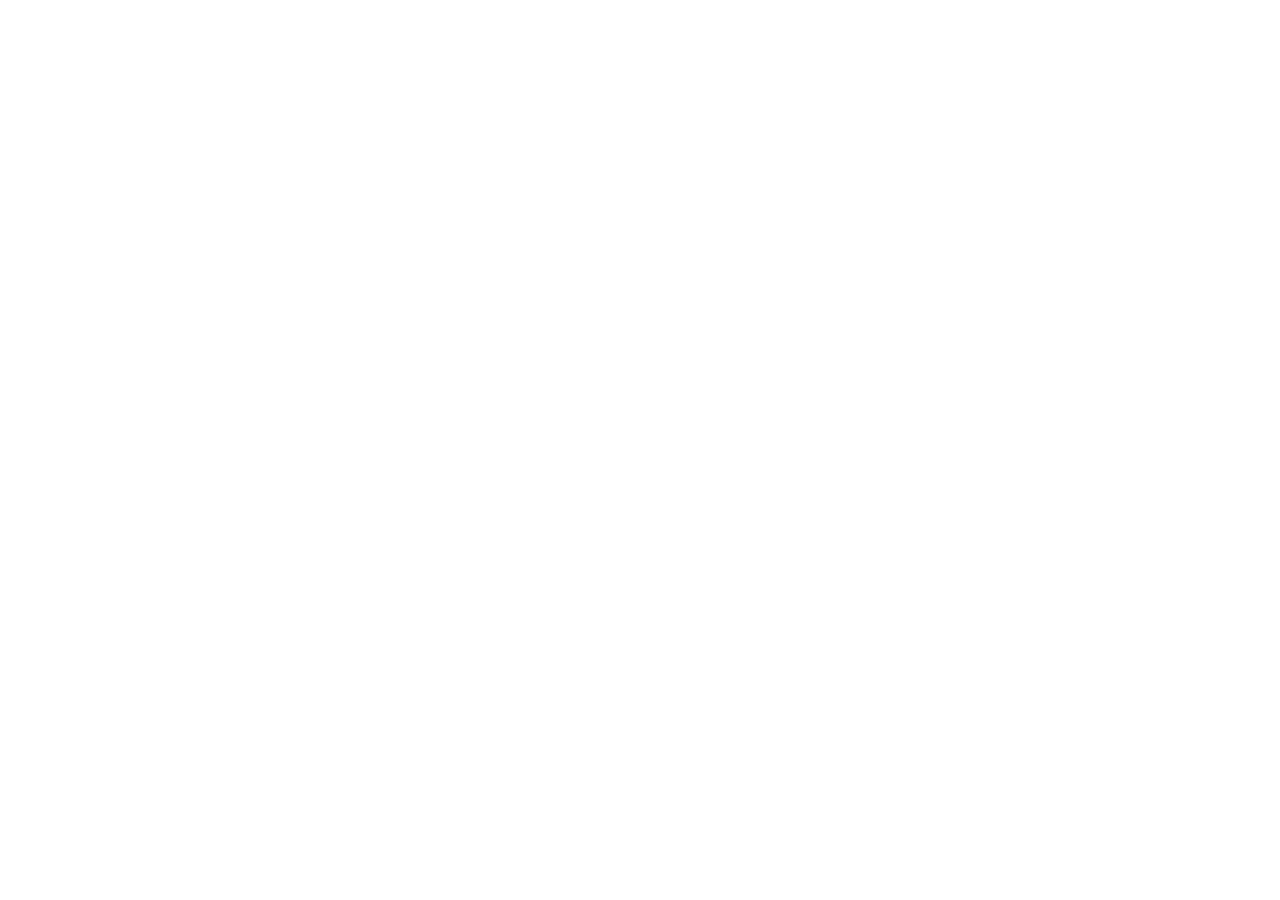
==== index.html @ 746c5b10 "init setupt" ====
<!DOCTYPE html>
<html lang="en">
<head>
    <meta charset="UTF-8">
    <meta name="viewport" content="width=device-width, initial-scale=1.0">
    <title>Document</title>
    <link href="https://cdn.jsdelivr.net/npm/bootstrap@5.3.8/dist/css/bootstrap.min.css" rel="stylesheet" integrity="sha384-sRIl4kxILFvY47J16cr9ZwB07vP4J8+LH7qKQnuqkuIAvNWLzeN8tE5YBujZqJLB" crossorigin="anonymous">
</head>
<body>
    
</body>
</html>
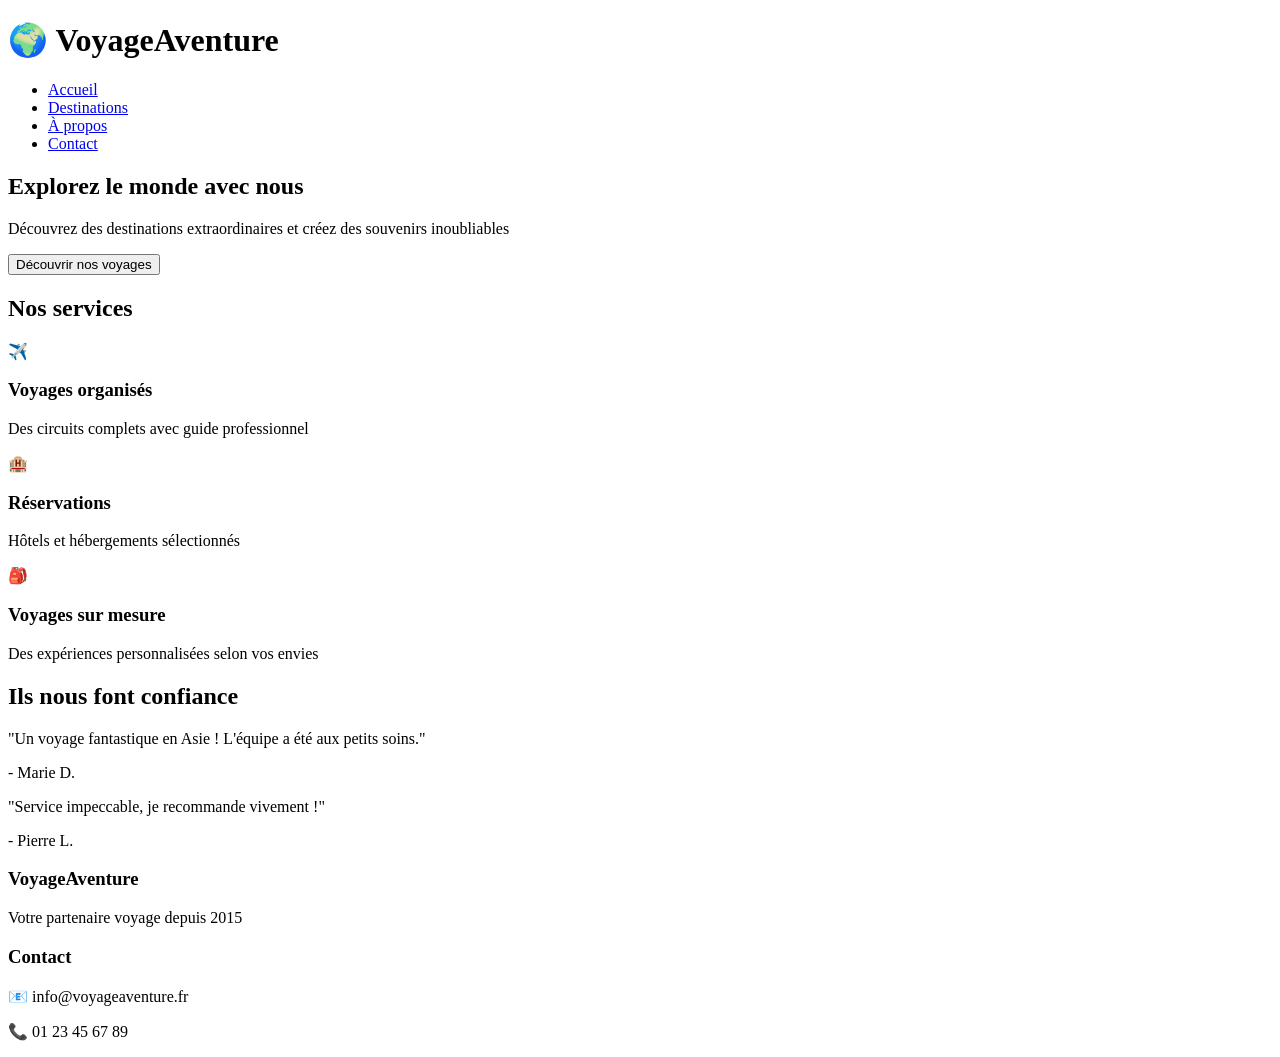
==== commit c170d128: "ajout des fichiers a modif" ====
--- a/index.html
+++ b/index.html
@@ -1,12 +1,93 @@
 <!DOCTYPE html>
-<html lang="en">
+<html lang="fr">
+
 <head>
     <meta charset="UTF-8">
     <meta name="viewport" content="width=device-width, initial-scale=1.0">
-    <title>Document</title>
-    <link href="https://cdn.jsdelivr.net/npm/bootstrap@5.3.8/dist/css/bootstrap.min.css" rel="stylesheet" integrity="sha384-sRIl4kxILFvY47J16cr9ZwB07vP4J8+LH7qKQnuqkuIAvNWLzeN8tE5YBujZqJLB" crossorigin="anonymous">
+    <title>VoyageAventure - Accueil</title>
+    <link rel="stylesheet" href="css/styles.css">
 </head>
+
 <body>
-    
+    <header class="site-header">
+        <div class="container">
+            <h1 class="logo">🌍 VoyageAventure</h1>
+            <nav class="main-nav">
+                <ul class="nav-list">
+                    <li><a href="index.html" class="nav-link active">Accueil</a></li>
+                    <li><a href="destinations.html" class="nav-link">Destinations</a></li>
+                    <li><a href="apropos.html" class="nav-link">À propos</a></li>
+                    <li><a href="contact.html" class="nav-link">Contact</a></li>
+                </ul>
+            </nav>
+        </div>
+    </header>
+
+    <section class="hero">
+        <div class="container">
+            <div class="hero-content">
+                <h2 class="hero-title">Explorez le monde avec nous</h2>
+                <p class="hero-subtitle">Découvrez des destinations extraordinaires et créez des souvenirs inoubliables
+                </p>
+                <button class="cta-button">Découvrir nos voyages</button>
+            </div>
+        </div>
+    </section>
+
+    <section class="services">
+        <div class="container">
+            <h2 class="section-title">Nos services</h2>
+            <div class="services-grid">
+                <div class="service-card">
+                    <div class="service-icon">✈️</div>
+                    <h3 class="service-title">Voyages organisés</h3>
+                    <p class="service-description">Des circuits complets avec guide professionnel</p>
+                </div>
+                <div class="service-card">
+                    <div class="service-icon">🏨</div>
+                    <h3 class="service-title">Réservations</h3>
+                    <p class="service-description">Hôtels et hébergements sélectionnés</p>
+                </div>
+                <div class="service-card">
+                    <div class="service-icon">🎒</div>
+                    <h3 class="service-title">Voyages sur mesure</h3>
+                    <p class="service-description">Des expériences personnalisées selon vos envies</p>
+                </div>
+            </div>
+        </div>
+    </section>
+
+    <section class="testimonials">
+        <div class="container">
+            <h2 class="section-title">Ils nous font confiance</h2>
+            <div class="testimonials-grid">
+                <div class="testimonial-card">
+                    <p class="testimonial-text">"Un voyage fantastique en Asie ! L'équipe a été aux petits soins."</p>
+                    <p class="testimonial-author">- Marie D.</p>
+                </div>
+                <div class="testimonial-card">
+                    <p class="testimonial-text">"Service impeccable, je recommande vivement !"</p>
+                    <p class="testimonial-author">- Pierre L.</p>
+                </div>
+            </div>
+        </div>
+    </section>
+
+    <footer class="site-footer">
+        <div class="container">
+            <div class="footer-content">
+                <div class="footer-section">
+                    <h3>VoyageAventure</h3>
+                    <p>Votre partenaire voyage depuis 2015</p>
+                </div>
+                <div class="footer-section">
+                    <h3>Contact</h3>
+                    <p>📧 info@voyageaventure.fr</p>
+                    <p>📞 01 23 45 67 89</p>
+                </div>
+            </div>
+        </div>
+    </footer>
 </body>
+
 </html>
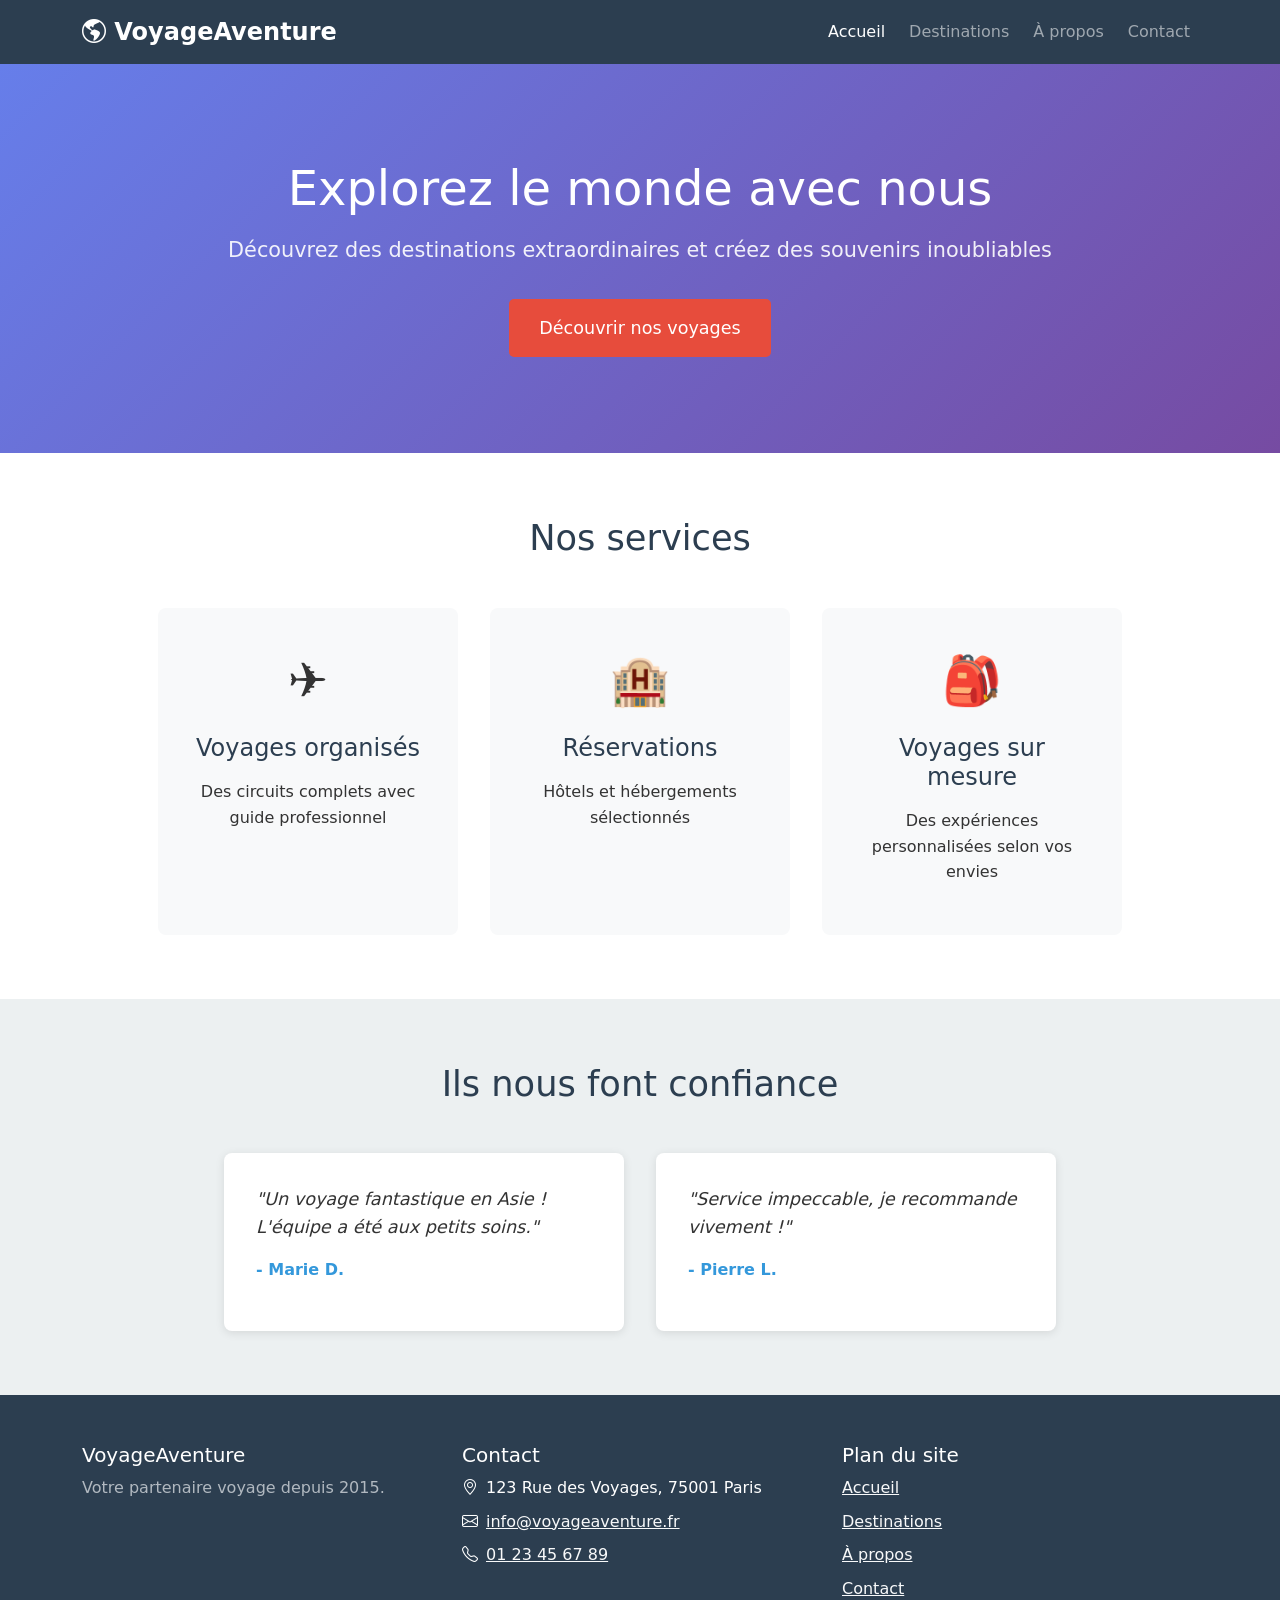
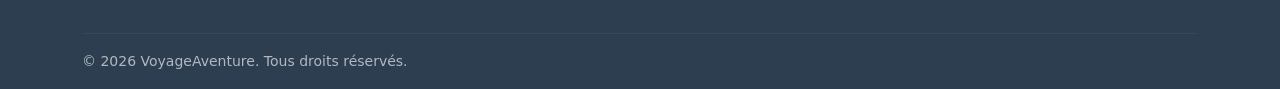
==== commit 22684ca4: "organisitation du dossier" ====
--- a/index.html
+++ b/index.html
@@ -5,28 +5,61 @@
     <meta charset="UTF-8">
     <meta name="viewport" content="width=device-width, initial-scale=1.0">
     <title>VoyageAventure - Accueil</title>
-    <link rel="stylesheet" href="css/styles.css">
+    <meta name="description" content="VoyageAventure, agence de voyages depuis 2015 : circuits organisés, réservations d'hôtels et voyages sur mesure en Europe, Asie, Amérique et Afrique.">
+
+    <!-- Open Graph : aperçu lors d'un partage sur les réseaux sociaux -->
+    <meta property="og:type" content="website">
+    <meta property="og:locale" content="fr_FR">
+    <meta property="og:site_name" content="VoyageAventure">
+    <meta property="og:title" content="VoyageAventure - Accueil">
+    <meta property="og:description" content="VoyageAventure, agence de voyages depuis 2015 : circuits organisés, réservations d'hôtels et voyages sur mesure en Europe, Asie, Amérique et Afrique.">
+
+    <link rel="icon" href="img/favicon.svg" type="image/svg+xml">
+
+    <!-- Bootstrap 5.3 et Bootstrap Icons (CDN) -->
+    <link rel="stylesheet" href="https://cdn.jsdelivr.net/npm/bootstrap@5.3.8/dist/css/bootstrap.min.css"
+        integrity="sha384-sRIl4kxILFvY47J16cr9ZwB07vP4J8+LH7qKQnuqkuIAvNWLzeN8tE5YBujZqJLB" crossorigin="anonymous">
+    <link rel="stylesheet" href="https://cdn.jsdelivr.net/npm/bootstrap-icons@1.13.1/font/bootstrap-icons.min.css"
+        integrity="sha384-CK2SzKma4jA5H/MXDUU7i1TqZlCFaD4T01vtyDFvPlD97JQyS+IsSh1nI2EFbpyk" crossorigin="anonymous">
+
+    <!-- Styles du site : chargés après Bootstrap pour pouvoir le personnaliser -->
+    <link rel="stylesheet" href="css/style.css">
 </head>
 
 <body>
-    <header class="site-header">
-        <div class="container">
-            <h1 class="logo">🌍 VoyageAventure</h1>
-            <nav class="main-nav">
-                <ul class="nav-list">
-                    <li><a href="index.html" class="nav-link active">Accueil</a></li>
-                    <li><a href="destinations.html" class="nav-link">Destinations</a></li>
-                    <li><a href="apropos.html" class="nav-link">À propos</a></li>
-                    <li><a href="contact.html" class="nav-link">Contact</a></li>
-                </ul>
-            </nav>
-        </div>
+    <!-- Lien d'évitement : visible uniquement à la navigation clavier -->
+    <a class="visually-hidden-focusable lien-evitement" href="#contenu">Aller au contenu</a>
+
+    <!-- En-tête : navigation principale (menu burger sous 992px) -->
+    <header class="sticky-top">
+        <nav class="navbar navbar-expand-lg bg-dark" data-bs-theme="dark" aria-label="Navigation principale">
+            <div class="container">
+                <a class="navbar-brand fw-bold fs-4" href="index.html">
+                    <i class="bi bi-globe-americas" aria-hidden="true"></i> VoyageAventure
+                </a>
+                <button class="navbar-toggler" type="button" data-bs-toggle="collapse" data-bs-target="#menu-principal"
+                    aria-controls="menu-principal" aria-expanded="false" aria-label="Afficher le menu">
+                    <span class="navbar-toggler-icon"></span>
+                </button>
+                <div class="collapse navbar-collapse" id="menu-principal">
+                    <ul class="navbar-nav ms-auto gap-lg-2">
+                        <li class="nav-item"><a class="nav-link active" aria-current="page" href="index.html">Accueil</a></li>
+                        <li class="nav-item"><a class="nav-link" href="destinations.html">Destinations</a></li>
+                        <li class="nav-item"><a class="nav-link" href="apropos.html">À propos</a></li>
+                        <li class="nav-item"><a class="nav-link" href="contact.html">Contact</a></li>
+                    </ul>
+                </div>
+            </div>
+        </nav>
     </header>
+
+    <!-- Contenu principal -->
+    <main id="contenu">
 
     <section class="hero">
         <div class="container">
             <div class="hero-content">
-                <h2 class="hero-title">Explorez le monde avec nous</h2>
+                <h1 class="hero-title">Explorez le monde avec nous</h1>
                 <p class="hero-subtitle">Découvrez des destinations extraordinaires et créez des souvenirs inoubliables
                 </p>
                 <button class="cta-button">Découvrir nos voyages</button>
@@ -73,21 +106,61 @@
         </div>
     </section>
 
-    <footer class="site-footer">
+    </main>
+
+    <!-- Pied de page -->
+    <footer class="bg-dark text-white pt-5 pb-3" data-bs-theme="dark">
         <div class="container">
-            <div class="footer-content">
-                <div class="footer-section">
-                    <h3>VoyageAventure</h3>
-                    <p>Votre partenaire voyage depuis 2015</p>
+            <div class="row row-cols-1 row-cols-md-3 g-4">
+                <!-- Présentation -->
+                <div class="col">
+                    <h2 class="h5">VoyageAventure</h2>
+                    <p class="text-body-secondary mb-0">Votre partenaire voyage depuis 2015.</p>
                 </div>
-                <div class="footer-section">
-                    <h3>Contact</h3>
-                    <p>📧 info@voyageaventure.fr</p>
-                    <p>📞 01 23 45 67 89</p>
+
+                <!-- Coordonnées -->
+                <div class="col">
+                    <h2 class="h5">Contact</h2>
+                    <address class="mb-0">
+                        <ul class="list-unstyled mb-0">
+                            <li class="mb-2">
+                                <i class="bi bi-geo-alt me-2" aria-hidden="true"></i>123 Rue des Voyages, 75001 Paris
+                            </li>
+                            <li class="mb-2">
+                                <i class="bi bi-envelope me-2" aria-hidden="true"></i><a class="link-light"
+                                    href="mailto:info@voyageaventure.fr">info@voyageaventure.fr</a>
+                            </li>
+                            <li>
+                                <i class="bi bi-telephone me-2" aria-hidden="true"></i><a class="link-light"
+                                    href="tel:+33123456789">01 23 45 67 89</a>
+                            </li>
+                        </ul>
+                    </address>
+                </div>
+
+                <!-- Plan du site (les liens légaux seront ajoutés avec leurs pages) -->
+                <div class="col">
+                    <h2 class="h5">Plan du site</h2>
+                    <ul class="list-unstyled mb-0">
+                        <li class="mb-2"><a class="link-light" href="index.html">Accueil</a></li>
+                        <li class="mb-2"><a class="link-light" href="destinations.html">Destinations</a></li>
+                        <li class="mb-2"><a class="link-light" href="apropos.html">À propos</a></li>
+                        <li class="mb-2"><a class="link-light" href="contact.html">Contact</a></li>
+                    </ul>
                 </div>
             </div>
+
+            <!-- Copyright -->
+            <p class="small text-body-secondary border-top border-secondary-subtle mt-4 pt-3 mb-0">
+                &copy; 2026 VoyageAventure. Tous droits réservés.
+            </p>
         </div>
     </footer>
+
+    <!-- JavaScript de Bootstrap (nécessaire pour le menu burger) -->
+    <script src="https://cdn.jsdelivr.net/npm/bootstrap@5.3.8/dist/js/bootstrap.bundle.min.js"
+        integrity="sha384-FKyoEForCGlyvwx9Hj09JcYn3nv7wiPVlz7YYwJrWVcXK/BmnVDxM+D2scQbITxI"
+        crossorigin="anonymous"></script>
 </body>
 
 </html>
--- a/css/style.css
+++ b/css/style.css
@@ -0,0 +1,566 @@
+/* Thème : personnalisation de Bootstrap via ses variables CSS */
+:root {
+    /* Bleu principal (texte blanc dessus : contraste 5,4:1, conforme WCAG AA) */
+    --bs-primary: #1d6fa5;
+    --bs-primary-rgb: 29, 111, 165;
+    /* Bleu nuit de la marque, utilisé par .bg-dark (en-tête, pied de page) */
+    --bs-dark: #2c3e50;
+    --bs-dark-rgb: 44, 62, 80;
+    --bs-link-color: #1d6fa5;
+    --bs-link-color-rgb: 29, 111, 165;
+    --bs-link-hover-color: #175a86;
+    --bs-link-hover-color-rgb: 23, 90, 134;
+    --bs-focus-ring-color: rgba(29, 111, 165, 0.4);
+    --bs-body-color: #333;
+    --bs-body-bg: #f8f9fa;
+    --bs-body-line-height: 1.6;
+}
+
+/* Les couleurs des boutons sont figées dans Bootstrap : on les redéfinit */
+.btn-primary {
+    --bs-btn-bg: #1d6fa5;
+    --bs-btn-border-color: #1d6fa5;
+    --bs-btn-hover-bg: #175a86;
+    --bs-btn-hover-border-color: #175a86;
+    --bs-btn-active-bg: #134a6f;
+    --bs-btn-active-border-color: #134a6f;
+    --bs-btn-disabled-bg: #1d6fa5;
+    --bs-btn-disabled-border-color: #1d6fa5;
+    --bs-btn-focus-shadow-rgb: 29, 111, 165;
+}
+
+/* Accessibilité : lien d'évitement, affiché au-dessus de l'en-tête quand il a le focus */
+.lien-evitement:focus {
+    position: absolute;
+    top: 0.5rem;
+    left: 0.5rem;
+    z-index: 1100;
+    padding: 0.5rem 1rem;
+    background-color: #fff;
+    color: var(--bs-dark);
+    border-radius: 0.25rem;
+}
+
+/* Accessibilité : focus clavier bien visible (en blanc sur les zones sombres) */
+:focus-visible {
+    outline: 3px solid var(--bs-primary);
+    outline-offset: 2px;
+}
+
+[data-bs-theme="dark"] :focus-visible {
+    outline: 3px solid #fff;
+    outline-offset: 2px;
+}
+
+/* Hero section (accueil) */
+.hero {
+    background: linear-gradient(135deg, #667eea 0%, #764ba2 100%);
+    color: white;
+    padding: 6rem 0;
+    text-align: center;
+}
+
+.hero-title {
+    font-size: 3rem;
+    margin-bottom: 1rem;
+}
+
+.hero-subtitle {
+    font-size: 1.3rem;
+    margin-bottom: 2rem;
+    opacity: 0.9;
+}
+
+.cta-button {
+    background-color: #e74c3c;
+    color: white;
+    border: none;
+    padding: 15px 30px;
+    font-size: 1.1rem;
+    border-radius: 5px;
+    cursor: pointer;
+    transition: background-color 0.3s;
+}
+
+.cta-button:hover {
+    background-color: #c0392b;
+}
+
+/* Page headers */
+.page-header {
+    background-color: #34495e;
+    color: white;
+    padding: 3rem 0;
+    text-align: center;
+}
+
+.page-title {
+    font-size: 2.5rem;
+    margin-bottom: 0.5rem;
+}
+
+.page-subtitle {
+    font-size: 1.2rem;
+    opacity: 0.8;
+}
+
+/* Sections communes */
+.section-title {
+    text-align: center;
+    font-size: 2.2rem;
+    margin-bottom: 3rem;
+    color: #2c3e50;
+}
+
+/* Services (accueil) */
+.services {
+    padding: 4rem 0;
+    background-color: white;
+}
+
+.services-grid {
+    display: flex;
+    gap: 2rem;
+    justify-content: center;
+    flex-wrap: wrap;
+}
+
+.service-card {
+    background-color: #f8f9fa;
+    padding: 2rem;
+    border-radius: 8px;
+    text-align: center;
+    width: 300px;
+    border: 2px solid transparent;
+    transition: all 0.3s;
+}
+
+.service-card:hover {
+    border-color: #3498db;
+    transform: translateY(-5px);
+}
+
+.service-icon {
+    font-size: 3rem;
+    margin-bottom: 1rem;
+}
+
+.service-title {
+    font-size: 1.5rem;
+    margin-bottom: 1rem;
+    color: #2c3e50;
+}
+
+/* Témoignages */
+.testimonials {
+    padding: 4rem 0;
+    background-color: #ecf0f1;
+}
+
+.testimonials-grid {
+    display: flex;
+    gap: 2rem;
+    justify-content: center;
+    flex-wrap: wrap;
+}
+
+.testimonial-card {
+    background-color: white;
+    padding: 2rem;
+    border-radius: 8px;
+    width: 400px;
+    box-shadow: 0 2px 10px rgba(0, 0, 0, 0.1);
+}
+
+.testimonial-text {
+    font-style: italic;
+    margin-bottom: 1rem;
+    font-size: 1.1rem;
+}
+
+.testimonial-author {
+    font-weight: bold;
+    color: #3498db;
+}
+
+/* Destinations */
+.destinations {
+    padding: 4rem 0;
+}
+
+.filters {
+    text-align: center;
+    margin-bottom: 3rem;
+}
+
+.filter-buttons {
+    display: flex;
+    gap: 1rem;
+    justify-content: center;
+    margin-top: 1rem;
+    flex-wrap: wrap;
+}
+
+.filter-btn {
+    background-color: #ecf0f1;
+    border: none;
+    padding: 0.5rem 1rem;
+    border-radius: 20px;
+    cursor: pointer;
+    transition: all 0.3s;
+}
+
+.filter-btn.active,
+.filter-btn:hover {
+    background-color: #3498db;
+    color: white;
+}
+
+.destinations-grid {
+    display: grid;
+    grid-template-columns: repeat(auto-fit, minmax(300px, 1fr));
+    gap: 2rem;
+}
+
+.destination-card {
+    background-color: white;
+    border-radius: 8px;
+    overflow: hidden;
+    box-shadow: 0 4px 15px rgba(0, 0, 0, 0.1);
+    transition: transform 0.3s;
+}
+
+.destination-card:hover {
+    transform: translateY(-5px);
+}
+
+.destination-image {
+    font-size: 4rem;
+    text-align: center;
+    padding: 2rem;
+    background-color: #f8f9fa;
+}
+
+.destination-content {
+    padding: 1.5rem;
+}
+
+.destination-title {
+    font-size: 1.5rem;
+    margin-bottom: 0.5rem;
+    color: #2c3e50;
+}
+
+.destination-description {
+    color: #7f8c8d;
+    margin-bottom: 1rem;
+}
+
+.destination-details {
+    display: flex;
+    justify-content: space-between;
+    margin-bottom: 1rem;
+}
+
+.duration {
+    color: #95a5a6;
+}
+
+.price {
+    font-weight: bold;
+    color: #e74c3c;
+}
+
+.destination-btn {
+    background-color: #3498db;
+    color: white;
+    border: none;
+    padding: 0.5rem 1rem;
+    border-radius: 4px;
+    cursor: pointer;
+    transition: background-color 0.3s;
+}
+
+.destination-btn:hover {
+    background-color: #2980b9;
+}
+
+/* Contact */
+.contact-section {
+    padding: 4rem 0;
+}
+
+.contact-content {
+    display: grid;
+    grid-template-columns: 1fr 1fr;
+    gap: 4rem;
+}
+
+.contact-info h2 {
+    margin-bottom: 2rem;
+    color: #2c3e50;
+}
+
+.contact-item {
+    display: flex;
+    align-items: flex-start;
+    margin-bottom: 2rem;
+}
+
+.contact-icon {
+    font-size: 1.5rem;
+    margin-right: 1rem;
+    margin-top: 0.25rem;
+}
+
+.contact-details h3 {
+    margin-bottom: 0.5rem;
+    color: #2c3e50;
+}
+
+.contact-form-container {
+    background-color: white;
+    padding: 2rem;
+    border-radius: 8px;
+    box-shadow: 0 4px 15px rgba(0, 0, 0, 0.1);
+}
+
+.contact-form-container h2 {
+    margin-bottom: 2rem;
+    color: #2c3e50;
+}
+
+.form-group {
+    margin-bottom: 1.5rem;
+}
+
+.form-group label {
+    display: block;
+    margin-bottom: 0.5rem;
+    font-weight: bold;
+    color: #2c3e50;
+}
+
+.form-group input,
+.form-group select,
+.form-group textarea {
+    width: 100%;
+    padding: 0.75rem;
+    border: 1px solid #ddd;
+    border-radius: 4px;
+    font-size: 1rem;
+    transition: border-color 0.3s;
+}
+
+.form-group input:focus,
+.form-group select:focus,
+.form-group textarea:focus {
+    outline: none;
+    border-color: #3498db;
+}
+
+.checkbox-label {
+    display: flex !important;
+    align-items: center;
+    font-weight: normal !important;
+}
+
+.checkbox-label input {
+    width: auto !important;
+    margin-right: 0.5rem;
+}
+
+.submit-button {
+    background-color: #27ae60;
+    color: white;
+    border: none;
+    padding: 12px 30px;
+    border-radius: 4px;
+    cursor: pointer;
+    font-size: 1rem;
+    transition: background-color 0.3s;
+}
+
+.submit-button:hover {
+    background-color: #219a52;
+}
+
+/* À propos */
+.about-story {
+    padding: 4rem 0;
+    background-color: white;
+}
+
+.story-content {
+    display: flex;
+    align-items: center;
+    gap: 4rem;
+}
+
+.story-text {
+    flex: 1;
+}
+
+.story-text h2 {
+    font-size: 2rem;
+    margin-bottom: 1.5rem;
+    color: #2c3e50;
+}
+
+.story-text p {
+    font-size: 1.1rem;
+    margin-bottom: 1rem;
+    line-height: 1.7;
+}
+
+.story-image {
+    font-size: 8rem;
+    opacity: 0.3;
+}
+
+.values {
+    padding: 4rem 0;
+    background-color: #f8f9fa;
+}
+
+.values-grid {
+    display: grid;
+    grid-template-columns: repeat(auto-fit, minmax(250px, 1fr));
+    gap: 2rem;
+}
+
+.value-card {
+    background-color: white;
+    padding: 2rem;
+    border-radius: 8px;
+    text-align: center;
+    box-shadow: 0 2px 10px rgba(0, 0, 0, 0.1);
+}
+
+.value-icon {
+    font-size: 3rem;
+    margin-bottom: 1rem;
+}
+
+.value-card h3 {
+    margin-bottom: 1rem;
+    color: #2c3e50;
+}
+
+.team {
+    padding: 4rem 0;
+    background-color: white;
+}
+
+.team-grid {
+    display: grid;
+    grid-template-columns: repeat(auto-fit, minmax(250px, 1fr));
+    gap: 2rem;
+}
+
+.team-member {
+    text-align: center;
+    padding: 2rem;
+}
+
+.member-photo {
+    font-size: 4rem;
+    margin-bottom: 1rem;
+}
+
+.member-name {
+    font-size: 1.3rem;
+    margin-bottom: 0.5rem;
+    color: #2c3e50;
+}
+
+.member-role {
+    color: #3498db;
+    font-weight: bold;
+    margin-bottom: 0.5rem;
+}
+
+.member-description {
+    color: #7f8c8d;
+}
+
+.stats {
+    padding: 4rem 0;
+    background-color: #2c3e50;
+    color: white;
+}
+
+.stats .section-title {
+    color: white;
+}
+
+.stats-grid {
+    display: grid;
+    grid-template-columns: repeat(auto-fit, minmax(200px, 1fr));
+    gap: 2rem;
+}
+
+.stat-item {
+    text-align: center;
+}
+
+.stat-number {
+    font-size: 3rem;
+    font-weight: bold;
+    color: #3498db;
+    margin-bottom: 0.5rem;
+}
+
+.stat-label {
+    font-size: 1.1rem;
+    opacity: 0.9;
+}
+
+/* Responsive */
+@media (max-width: 768px) {
+    .hero-title {
+        font-size: 2rem;
+    }
+
+    .services-grid,
+    .testimonials-grid {
+        flex-direction: column;
+        align-items: center;
+    }
+
+    .contact-content {
+        grid-template-columns: 1fr;
+        gap: 2rem;
+    }
+
+    .story-content {
+        flex-direction: column;
+        text-align: center;
+    }
+
+    .filter-buttons {
+        flex-direction: column;
+        align-items: center;
+    }
+}
+
+/* Accessibilité : pas d'animations si l'utilisateur les a désactivées dans son système
+   (les composants Bootstrap le gèrent déjà eux-mêmes) */
+@media (prefers-reduced-motion: reduce) {
+    .cta-button,
+    .service-card,
+    .filter-btn,
+    .destination-card,
+    .destination-btn,
+    .form-group input,
+    .form-group select,
+    .form-group textarea,
+    .submit-button {
+        transition: none;
+    }
+
+    .service-card:hover,
+    .destination-card:hover {
+        transform: none;
+    }
+}
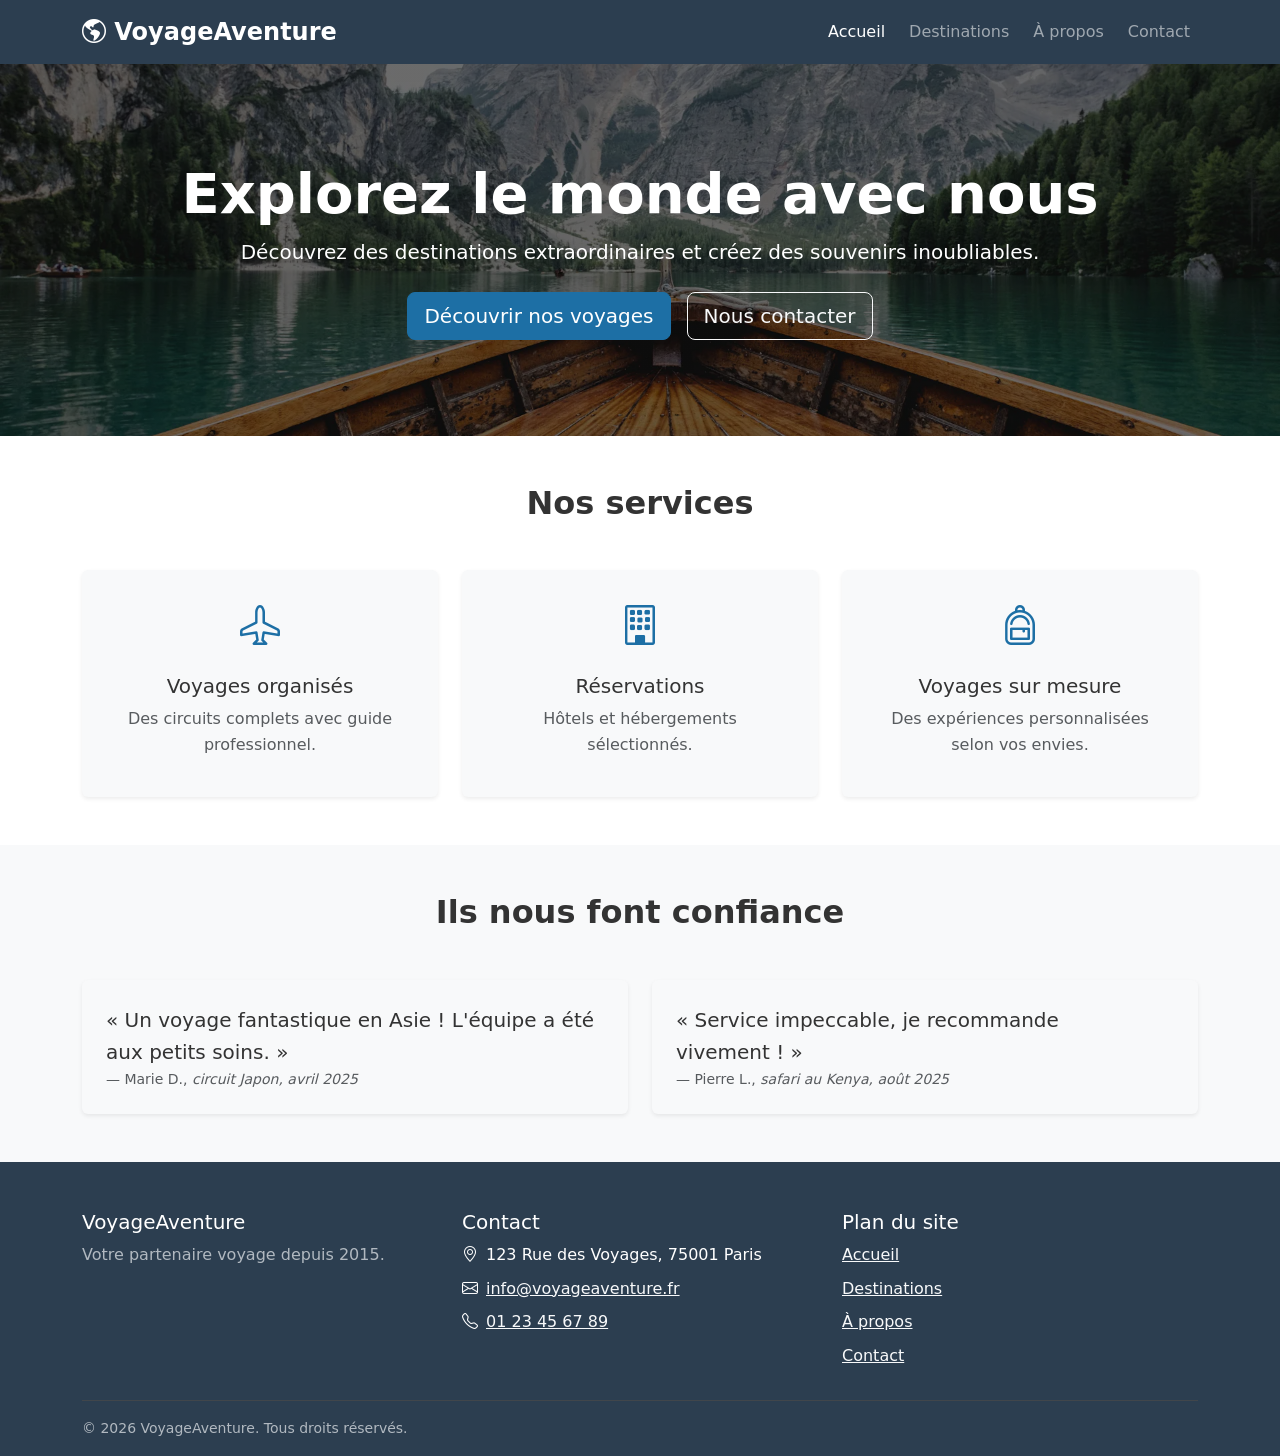
==== commit 1079b530: "feat(accueil): refonte de la page d'accueil avec Bootstrap - Hero : photo de fond WebP avec voile so" ====
--- a/index.html
+++ b/index.html
@@ -56,51 +56,75 @@
     <!-- Contenu principal -->
     <main id="contenu">
 
-    <section class="hero">
-        <div class="container">
-            <div class="hero-content">
-                <h1 class="hero-title">Explorez le monde avec nous</h1>
-                <p class="hero-subtitle">Découvrez des destinations extraordinaires et créez des souvenirs inoubliables
-                </p>
-                <button class="cta-button">Découvrir nos voyages</button>
+    <!-- Hero : photo de fond (définie dans style.css, classe .hero), boutons empilés sur mobile.
+         data-bs-theme="dark" : contour de focus en blanc, visible sur la photo sombre -->
+    <section class="hero text-white text-center py-5" data-bs-theme="dark">
+        <div class="container py-5">
+            <h1 class="display-4 fw-bold">Explorez le monde avec nous</h1>
+            <p class="lead mb-4">Découvrez des destinations extraordinaires et créez des souvenirs inoubliables.</p>
+            <div class="d-flex flex-column flex-sm-row justify-content-center gap-3">
+                <a href="destinations.html" class="btn btn-primary btn-lg">Découvrir nos voyages</a>
+                <a href="contact.html" class="btn btn-outline-light btn-lg">Nous contacter</a>
             </div>
         </div>
     </section>
 
-    <section class="services">
+    <!-- Services : 1 carte par ligne sur mobile, 3 à partir de 768px -->
+    <section class="py-5 bg-white">
         <div class="container">
-            <h2 class="section-title">Nos services</h2>
-            <div class="services-grid">
-                <div class="service-card">
-                    <div class="service-icon">✈️</div>
-                    <h3 class="service-title">Voyages organisés</h3>
-                    <p class="service-description">Des circuits complets avec guide professionnel</p>
+            <h2 class="fw-bold text-center mb-5">Nos services</h2>
+            <div class="row row-cols-1 row-cols-md-3 g-4">
+                <div class="col">
+                    <article class="card h-100 shadow-sm border-0 text-center p-4">
+                        <i class="bi bi-airplane fs-1 text-primary" aria-hidden="true"></i>
+                        <div class="card-body">
+                            <h3 class="card-title h5">Voyages organisés</h3>
+                            <p class="card-text text-body-secondary">Des circuits complets avec guide professionnel.</p>
+                        </div>
+                    </article>
                 </div>
-                <div class="service-card">
-                    <div class="service-icon">🏨</div>
-                    <h3 class="service-title">Réservations</h3>
-                    <p class="service-description">Hôtels et hébergements sélectionnés</p>
+                <div class="col">
+                    <article class="card h-100 shadow-sm border-0 text-center p-4">
+                        <i class="bi bi-building fs-1 text-primary" aria-hidden="true"></i>
+                        <div class="card-body">
+                            <h3 class="card-title h5">Réservations</h3>
+                            <p class="card-text text-body-secondary">Hôtels et hébergements sélectionnés.</p>
+                        </div>
+                    </article>
                 </div>
-                <div class="service-card">
-                    <div class="service-icon">🎒</div>
-                    <h3 class="service-title">Voyages sur mesure</h3>
-                    <p class="service-description">Des expériences personnalisées selon vos envies</p>
+                <div class="col">
+                    <article class="card h-100 shadow-sm border-0 text-center p-4">
+                        <i class="bi bi-backpack fs-1 text-primary" aria-hidden="true"></i>
+                        <div class="card-body">
+                            <h3 class="card-title h5">Voyages sur mesure</h3>
+                            <p class="card-text text-body-secondary">Des expériences personnalisées selon vos envies.</p>
+                        </div>
+                    </article>
                 </div>
             </div>
         </div>
     </section>
 
-    <section class="testimonials">
+    <!-- Témoignages : 1 par ligne sur mobile, 2 à partir de 768px -->
+    <section class="py-5 bg-body-tertiary">
         <div class="container">
-            <h2 class="section-title">Ils nous font confiance</h2>
-            <div class="testimonials-grid">
-                <div class="testimonial-card">
-                    <p class="testimonial-text">"Un voyage fantastique en Asie ! L'équipe a été aux petits soins."</p>
-                    <p class="testimonial-author">- Marie D.</p>
+            <h2 class="fw-bold text-center mb-5">Ils nous font confiance</h2>
+            <div class="row row-cols-1 row-cols-md-2 g-4">
+                <div class="col">
+                    <figure class="card h-100 shadow-sm border-0 p-4 mb-0">
+                        <blockquote class="blockquote mb-3">
+                            <p>«&nbsp;Un voyage fantastique en Asie&nbsp;! L'équipe a été aux petits soins.&nbsp;»</p>
+                        </blockquote>
+                        <figcaption class="blockquote-footer text-body-secondary mb-0">Marie D., <cite>circuit Japon, avril 2025</cite></figcaption>
+                    </figure>
                 </div>
-                <div class="testimonial-card">
-                    <p class="testimonial-text">"Service impeccable, je recommande vivement !"</p>
-                    <p class="testimonial-author">- Pierre L.</p>
+                <div class="col">
+                    <figure class="card h-100 shadow-sm border-0 p-4 mb-0">
+                        <blockquote class="blockquote mb-3">
+                            <p>«&nbsp;Service impeccable, je recommande vivement&nbsp;!&nbsp;»</p>
+                        </blockquote>
+                        <figcaption class="blockquote-footer text-body-secondary mb-0">Pierre L., <cite>safari au Kenya, août 2025</cite></figcaption>
+                    </figure>
                 </div>
             </div>
         </div>
--- a/css/style.css
+++ b/css/style.css
@@ -52,38 +52,9 @@
     outline-offset: 2px;
 }
 
-/* Hero section (accueil) */
+/* Hero (accueil) : photo de fond assombrie pour garder le texte blanc lisible */
 .hero {
-    background: linear-gradient(135deg, #667eea 0%, #764ba2 100%);
-    color: white;
-    padding: 6rem 0;
-    text-align: center;
-}
-
-.hero-title {
-    font-size: 3rem;
-    margin-bottom: 1rem;
-}
-
-.hero-subtitle {
-    font-size: 1.3rem;
-    margin-bottom: 2rem;
-    opacity: 0.9;
-}
-
-.cta-button {
-    background-color: #e74c3c;
-    color: white;
-    border: none;
-    padding: 15px 30px;
-    font-size: 1.1rem;
-    border-radius: 5px;
-    cursor: pointer;
-    transition: background-color 0.3s;
-}
-
-.cta-button:hover {
-    background-color: #c0392b;
+    background: linear-gradient(rgba(0, 0, 0, 0.55), rgba(0, 0, 0, 0.55)), url("../img/hero.webp") center / cover;
 }
 
 /* Page headers */
@@ -110,77 +81,6 @@
     font-size: 2.2rem;
     margin-bottom: 3rem;
     color: #2c3e50;
-}
-
-/* Services (accueil) */
-.services {
-    padding: 4rem 0;
-    background-color: white;
-}
-
-.services-grid {
-    display: flex;
-    gap: 2rem;
-    justify-content: center;
-    flex-wrap: wrap;
-}
-
-.service-card {
-    background-color: #f8f9fa;
-    padding: 2rem;
-    border-radius: 8px;
-    text-align: center;
-    width: 300px;
-    border: 2px solid transparent;
-    transition: all 0.3s;
-}
-
-.service-card:hover {
-    border-color: #3498db;
-    transform: translateY(-5px);
-}
-
-.service-icon {
-    font-size: 3rem;
-    margin-bottom: 1rem;
-}
-
-.service-title {
-    font-size: 1.5rem;
-    margin-bottom: 1rem;
-    color: #2c3e50;
-}
-
-/* Témoignages */
-.testimonials {
-    padding: 4rem 0;
-    background-color: #ecf0f1;
-}
-
-.testimonials-grid {
-    display: flex;
-    gap: 2rem;
-    justify-content: center;
-    flex-wrap: wrap;
-}
-
-.testimonial-card {
-    background-color: white;
-    padding: 2rem;
-    border-radius: 8px;
-    width: 400px;
-    box-shadow: 0 2px 10px rgba(0, 0, 0, 0.1);
-}
-
-.testimonial-text {
-    font-style: italic;
-    margin-bottom: 1rem;
-    font-size: 1.1rem;
-}
-
-.testimonial-author {
-    font-weight: bold;
-    color: #3498db;
 }
 
 /* Destinations */
@@ -518,16 +418,6 @@
 
 /* Responsive */
 @media (max-width: 768px) {
-    .hero-title {
-        font-size: 2rem;
-    }
-
-    .services-grid,
-    .testimonials-grid {
-        flex-direction: column;
-        align-items: center;
-    }
-
     .contact-content {
         grid-template-columns: 1fr;
         gap: 2rem;
@@ -547,8 +437,6 @@
 /* Accessibilité : pas d'animations si l'utilisateur les a désactivées dans son système
    (les composants Bootstrap le gèrent déjà eux-mêmes) */
 @media (prefers-reduced-motion: reduce) {
-    .cta-button,
-    .service-card,
     .filter-btn,
     .destination-card,
     .destination-btn,
@@ -559,7 +447,6 @@
         transition: none;
     }
 
-    .service-card:hover,
     .destination-card:hover {
         transform: none;
     }
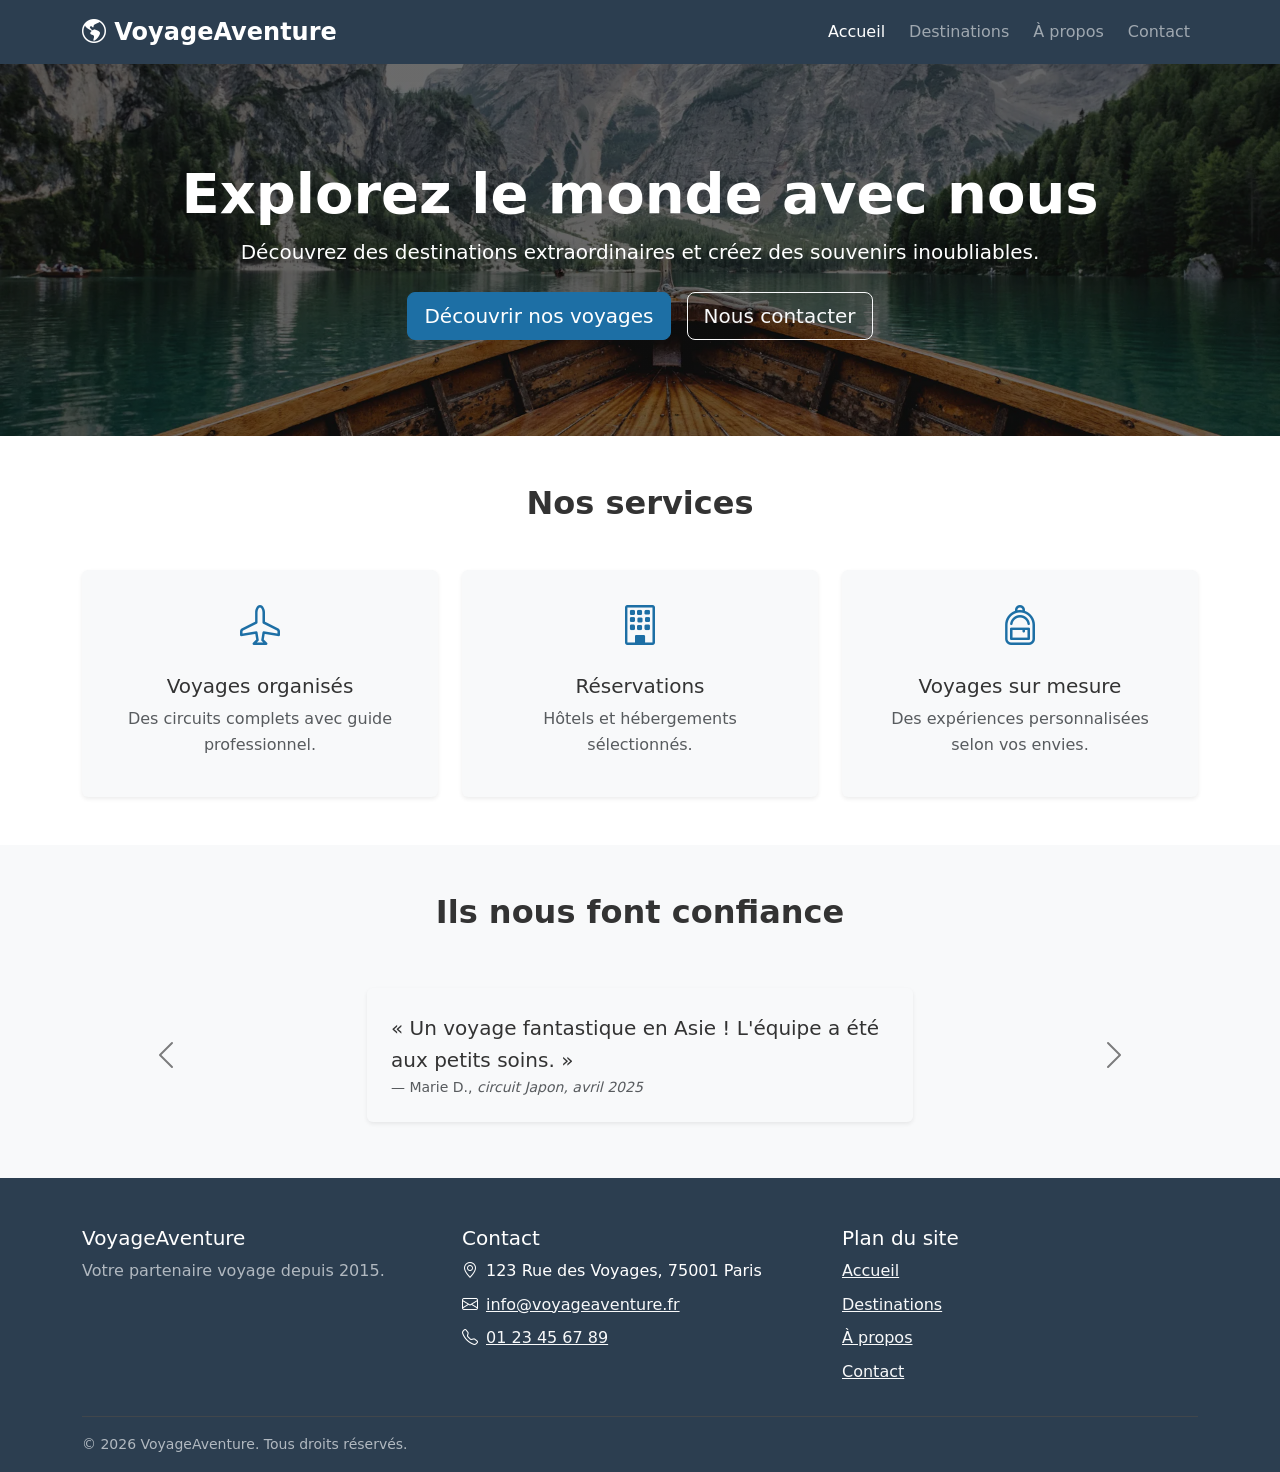
==== commit 112be768: "feat(accueil): témoignages en carousel Bootstrap - Remplace la grille des témoignages par un carouse" ====
--- a/index.html
+++ b/index.html
@@ -105,27 +105,51 @@
         </div>
     </section>
 
-    <!-- Témoignages : 1 par ligne sur mobile, 2 à partir de 768px -->
+    <!-- Témoignages : carousel Bootstrap, un avis à la fois, sans défilement automatique -->
     <section class="py-5 bg-body-tertiary">
         <div class="container">
             <h2 class="fw-bold text-center mb-5">Ils nous font confiance</h2>
-            <div class="row row-cols-1 row-cols-md-2 g-4">
-                <div class="col">
-                    <figure class="card h-100 shadow-sm border-0 p-4 mb-0">
-                        <blockquote class="blockquote mb-3">
-                            <p>«&nbsp;Un voyage fantastique en Asie&nbsp;! L'équipe a été aux petits soins.&nbsp;»</p>
-                        </blockquote>
-                        <figcaption class="blockquote-footer text-body-secondary mb-0">Marie D., <cite>circuit Japon, avril 2025</cite></figcaption>
-                    </figure>
-                </div>
-                <div class="col">
-                    <figure class="card h-100 shadow-sm border-0 p-4 mb-0">
-                        <blockquote class="blockquote mb-3">
-                            <p>«&nbsp;Service impeccable, je recommande vivement&nbsp;!&nbsp;»</p>
-                        </blockquote>
-                        <figcaption class="blockquote-footer text-body-secondary mb-0">Pierre L., <cite>safari au Kenya, août 2025</cite></figcaption>
-                    </figure>
-                </div>
+            <!-- carousel-dark : flèches foncées, visibles sur le fond clair -->
+            <div id="carousel-temoignages" class="carousel slide carousel-dark">
+                <div class="carousel-inner">
+                    <!-- Témoignage 1 (affiché en premier grâce à "active") -->
+                    <div class="carousel-item active">
+                        <!-- Colonne centrée et étroite : le texte ne passe pas sous les flèches -->
+                        <div class="row justify-content-center py-2">
+                            <div class="col-8 col-lg-6">
+                                <figure class="card shadow-sm border-0 p-4 mb-0">
+                                    <blockquote class="blockquote mb-3">
+                                        <p>«&nbsp;Un voyage fantastique en Asie&nbsp;! L'équipe a été aux petits soins.&nbsp;»</p>
+                                    </blockquote>
+                                    <figcaption class="blockquote-footer text-body-secondary mb-0">Marie D., <cite>circuit Japon, avril 2025</cite></figcaption>
+                                </figure>
+                            </div>
+                        </div>
+                    </div>
+                    <!-- Témoignage 2 -->
+                    <div class="carousel-item">
+                        <div class="row justify-content-center py-2">
+                            <div class="col-8 col-lg-6">
+                                <figure class="card shadow-sm border-0 p-4 mb-0">
+                                    <blockquote class="blockquote mb-3">
+                                        <p>«&nbsp;Service impeccable, je recommande vivement&nbsp;!&nbsp;»</p>
+                                    </blockquote>
+                                    <figcaption class="blockquote-footer text-body-secondary mb-0">Pierre L., <cite>safari au Kenya, août 2025</cite></figcaption>
+                                </figure>
+                            </div>
+                        </div>
+                    </div>
+                </div>
+
+                <!-- Flèches précédent / suivant (texte masqué lu par les lecteurs d'écran) -->
+                <button class="carousel-control-prev" type="button" data-bs-target="#carousel-temoignages" data-bs-slide="prev">
+                    <span class="carousel-control-prev-icon" aria-hidden="true"></span>
+                    <span class="visually-hidden">Témoignage précédent</span>
+                </button>
+                <button class="carousel-control-next" type="button" data-bs-target="#carousel-temoignages" data-bs-slide="next">
+                    <span class="carousel-control-next-icon" aria-hidden="true"></span>
+                    <span class="visually-hidden">Témoignage suivant</span>
+                </button>
             </div>
         </div>
     </section>
--- a/css/style.css
+++ b/css/style.css
@@ -57,6 +57,13 @@
     background: linear-gradient(rgba(0, 0, 0, 0.55), rgba(0, 0, 0, 0.55)), url("../img/hero.webp") center / cover;
 }
 
+/* Accessibilité : Bootstrap retire le contour de focus des flèches du carousel, on le remet.
+   Il est déclaré en blanc car carousel-dark inverse les couleurs des flèches : il s'affiche en noir. */
+.carousel-control-prev:focus-visible,
+.carousel-control-next:focus-visible {
+    outline: 3px solid var(--bs-white);
+}
+
 /* Page headers */
 .page-header {
     background-color: #34495e;
